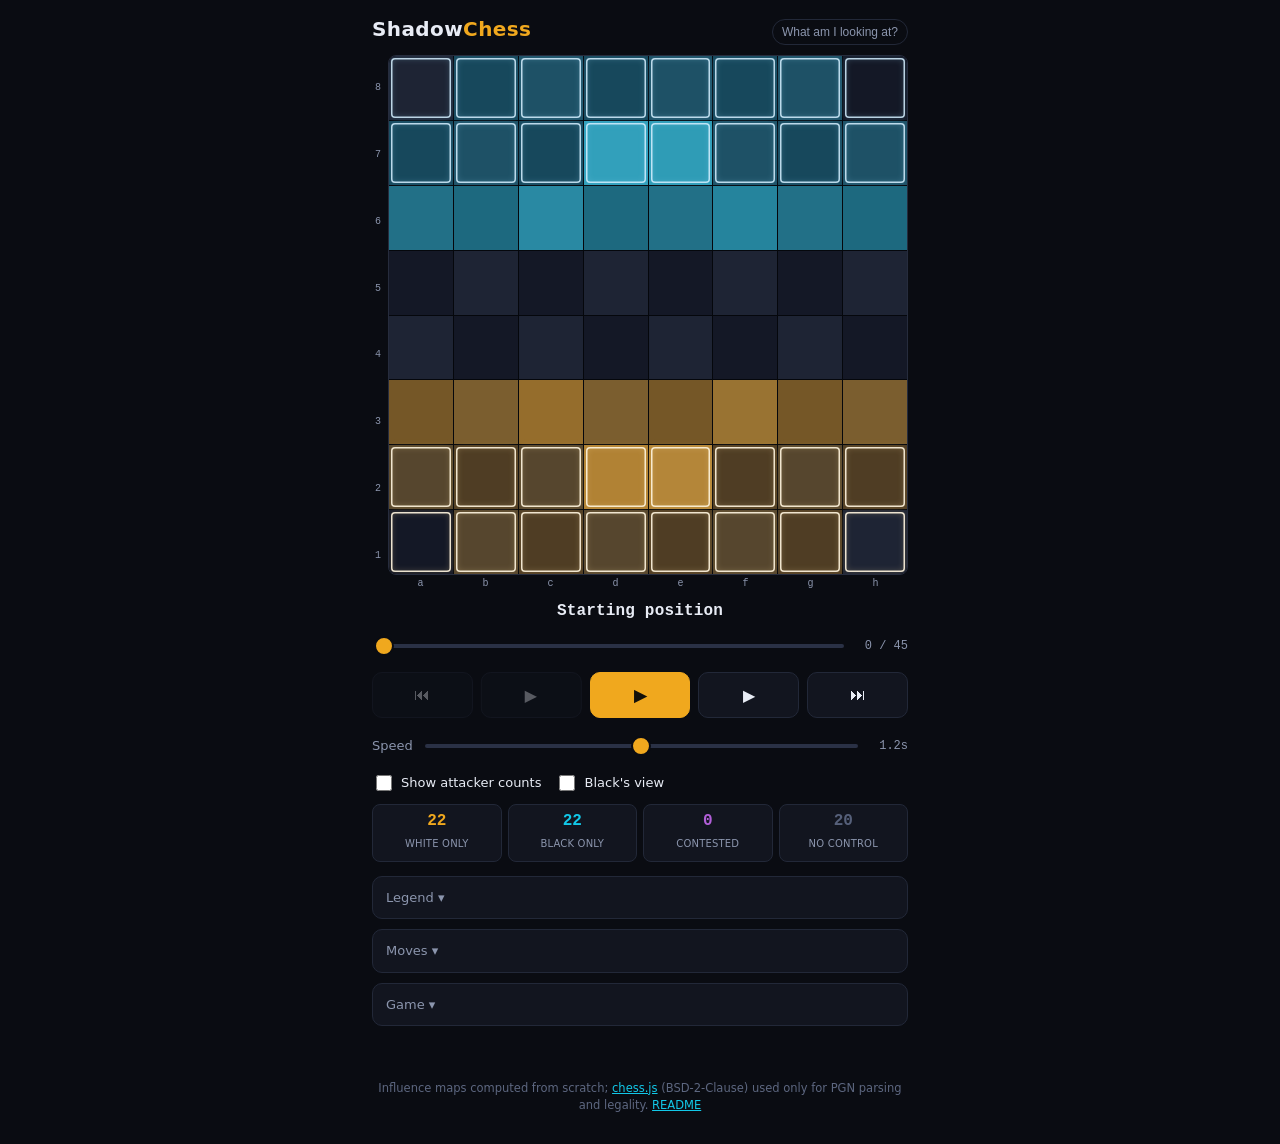
==== index.html @ 48d44f9f "Shadow Chess: influence-map chess visualiser with historical game playback Renders a chess position " ====
<!doctype html>
<html lang="en">
<head>
<meta charset="utf-8">
<meta name="viewport" content="width=device-width, initial-scale=1, viewport-fit=cover">
<meta name="theme-color" content="#0a0c12">
<meta name="description" content="Shadow Chess — a chess visualiser where you never see the pieces, only the influence they cast.">
<title>Shadow Chess</title>
<link rel="stylesheet" href="css/style.css">
<link rel="icon" href="data:image/svg+xml,<svg xmlns='http://www.w3.org/2000/svg' viewBox='0 0 32 32'><rect width='32' height='32' fill='%230a0c12'/><rect x='4' y='4' width='12' height='12' fill='%23f0a81e'/><rect x='16' y='16' width='12' height='12' fill='%2312c8e8'/><rect x='16' y='4' width='12' height='12' fill='%23b15fd8'/></svg>">
</head>
<body>

<header class="topbar">
  <h1>Shadow<span>Chess</span></h1>
  <button type="button" id="about-toggle" class="ghost" aria-expanded="false" aria-controls="about">What am I looking at?</button>
</header>

<section id="about" class="about" hidden>
  <p>The pieces are invisible. Every square is tinted by the <strong>influence</strong> falling on it — the squares each side currently attacks or defends.</p>
  <ul>
    <li><strong>Amber</strong> — only White controls it. <strong>Cyan</strong> — only Black.</li>
    <li><strong>Violet</strong> — both sides control it. The violet leans warm when White has more attackers, cool when Black does.</li>
    <li>The more pieces bearing on a square, the <strong>deeper</strong> the colour.</li>
    <li>A square with a piece standing on it gets a <strong>glowing edge</strong>. Tap one to spotlight just that piece's influence in <strong>green</strong>.</li>
  </ul>
  <p class="fine">Pawns control their two forward diagonals only, never the square they push to. Sliding pieces stop at the first piece they meet — no x-ray. Defending your own piece counts as influence. <a href="README.md">Full definition &amp; sources</a>.</p>
</section>

<main>
  <div class="board-wrap">
    <div class="ranks" id="ranks" aria-hidden="true"></div>
    <div class="board-col">
      <div id="board" role="grid" aria-label="Influence map"></div>
      <div class="files" id="files" aria-hidden="true"></div>
    </div>
  </div>

  <p class="movetext" id="movetext" aria-live="polite">Starting position</p>

  <div class="scrub">
    <input type="range" id="scrub" min="0" max="0" value="0" step="1" aria-label="Jump to move">
    <div class="ply" id="plylabel">0 / 0</div>
  </div>

  <div class="controls">
    <button type="button" id="first" class="ctrl" aria-label="First position">⏮</button>
    <button type="button" id="prev" class="ctrl" aria-label="Previous move">◀</button>
    <button type="button" id="play" class="ctrl play" aria-label="Play">▶</button>
    <button type="button" id="next" class="ctrl" aria-label="Next move">▶</button>
    <button type="button" id="last" class="ctrl" aria-label="Final position">⏭</button>
  </div>

  <div class="row speed">
    <label for="speed">Speed</label>
    <input type="range" id="speed" min="0" max="4" step="1" value="2" aria-label="Playback speed">
    <span id="speedlabel" class="mono">1.2s</span>
  </div>

  <div class="row toggles">
    <label class="chk"><input type="checkbox" id="counts"> Show attacker counts</label>
    <label class="chk"><input type="checkbox" id="flip"> Black's view</label>
  </div>

  <div class="stats" id="stats"></div>

  <details class="panel">
    <summary>Legend</summary>
    <div class="legend" id="legend"></div>
  </details>

  <details class="panel">
    <summary>Moves</summary>
    <ol class="moves" id="moves"></ol>
  </details>

  <details class="panel">
    <summary>Game</summary>
    <div class="gameinfo">
      <label class="pick" for="gamepick">Game</label>
      <select id="gamepick"></select>
      <div id="gamemeta"></div>
    </div>
  </details>
</main>

<footer>
  <p>Influence maps computed from scratch; <a href="vendor/chess.js/LICENSE">chess.js</a> (BSD&#8209;2&#8209;Clause) used only for PGN parsing and legality. <a href="README.md">README</a></p>
</footer>

<script type="module" src="js/main.js"></script>
</body>
</html>
---- css/style.css ----
/* Shadow Chess — mobile-first. Designed at 375px, widens gracefully. */

:root {
  --bg: #0a0c12;
  --panel: #12151f;
  --line: #222838;
  --ink: #e8ecf5;
  --ink-dim: #8b95ad;
  --amber: #f0a81e;
  --cyan: #12c8e8;
  --violet: #b15fd8;
  --green: #a8e020;
  --radius: 10px;
  --gap: 12px;
}

* { box-sizing: border-box; }

html, body {
  margin: 0;
  padding: 0;
  background: var(--bg);
  color: var(--ink);
  font: 15px/1.5 ui-sans-serif, -apple-system, "SF Pro Text", system-ui, sans-serif;
  -webkit-text-size-adjust: 100%;
  -webkit-tap-highlight-color: transparent;
}

a { color: var(--cyan); }

main, .topbar, .about, footer {
  max-width: 560px;
  margin: 0 auto;
  padding: 0 12px;
}
main { padding-bottom: 32px; }

/* ---------- header ---------- */
.topbar {
  display: flex;
  align-items: baseline;
  justify-content: space-between;
  gap: 8px;
  padding-top: max(14px, env(safe-area-inset-top));
  padding-bottom: 10px;
}
.topbar h1 {
  margin: 0;
  font-size: 20px;
  letter-spacing: 0.02em;
  font-weight: 650;
}
.topbar h1 span { color: var(--amber); }

.ghost {
  background: none;
  border: 1px solid var(--line);
  color: var(--ink-dim);
  font-size: 12px;
  padding: 5px 9px;
  border-radius: 999px;
  cursor: pointer;
  flex: none;
}
.ghost[aria-expanded="true"] { color: var(--ink); border-color: #3a445e; }

.about {
  background: var(--panel);
  border: 1px solid var(--line);
  border-radius: var(--radius);
  padding: 12px 14px;
  margin-bottom: 14px;
  font-size: 13.5px;
}
.about p { margin: 0 0 8px; }
.about ul { margin: 0 0 8px; padding-left: 18px; }
.about li { margin-bottom: 4px; }
.about .fine { color: var(--ink-dim); font-size: 12.5px; margin-bottom: 0; }

/* ---------- board ---------- */
.board-wrap {
  display: flex;
  gap: 4px;
  align-items: stretch;
  justify-content: center;
}
.board-col { flex: 1 1 auto; min-width: 0; max-width: 460px; }

#board {
  display: grid;
  grid-template-columns: repeat(8, 1fr);
  grid-template-rows: repeat(8, 1fr);
  aspect-ratio: 1;
  width: 100%;
  gap: 1px;
  background: #05070c;
  border: 1px solid #262c3d;
  border-radius: 8px;
  overflow: hidden;
  touch-action: manipulation;
}

.sq {
  position: relative;
  border: 0;
  margin: 0;
  padding: 0;
  appearance: none;
  background: #14182a;
  cursor: default;
  transition: background-color 420ms cubic-bezier(0.33, 0.8, 0.36, 1);
  transform: translateZ(0);
}
.sq:not(:disabled) { cursor: pointer; }

/* Occupied squares: a glowing edge so you can see where the pieces are. */
.glow {
  position: absolute;
  inset: 2px;
  border-radius: 4px;
  pointer-events: none;
  box-shadow: none;
  opacity: 0;
  transition: opacity 340ms ease, box-shadow 340ms ease;
}
.sq.occupied .glow {
  opacity: 1;
  box-shadow:
    inset 0 0 0 1.5px rgba(255, 255, 255, 0.82),
    inset 0 0 7px rgba(255, 255, 255, 0.28),
    0 0 8px rgba(255, 255, 255, 0.14);
}
/* Black's pieces glow a shade cooler, White's warmer — a faint tell, not a
   piece identity. You still can't tell a rook from a bishop. */
.sq.occupied[data-side="b"] .glow {
  box-shadow:
    inset 0 0 0 1.5px rgba(214, 240, 255, 0.85),
    inset 0 0 7px rgba(150, 220, 255, 0.3),
    0 0 8px rgba(120, 210, 255, 0.16);
}
.sq.occupied[data-side="w"] .glow {
  box-shadow:
    inset 0 0 0 1.5px rgba(255, 246, 224, 0.9),
    inset 0 0 7px rgba(255, 224, 160, 0.3),
    0 0 8px rgba(255, 210, 120, 0.16);
}

.sq.to::after,
.sq.from::after {
  content: "";
  position: absolute;
  inset: 0;
  pointer-events: none;
  border: 1px dashed rgba(255, 255, 255, 0.38);
}
.sq.from::after { border-style: dotted; opacity: 0.55; }

.sq.sel .glow {
  box-shadow:
    inset 0 0 0 2px var(--green),
    inset 0 0 10px rgba(168, 224, 32, 0.45),
    0 0 12px rgba(168, 224, 32, 0.3) !important;
}

/* Attacker counts overlay */
.counts {
  position: absolute;
  inset: 0;
  display: none;
  pointer-events: none;
  font: 600 9px/1 ui-monospace, "SF Mono", Menlo, monospace;
}
.show-counts .counts { display: block; }
.counts i {
  position: absolute;
  font-style: normal;
  text-shadow: 0 0 3px #000, 0 1px 2px #000;
}
.counts .cw { left: 2px; top: 2px; color: #ffe2a8; }
.counts .cb { right: 2px; bottom: 2px; color: #b9ecff; }

/* coordinates */
.ranks, .files {
  display: grid;
  color: var(--ink-dim);
  font: 500 10px/1 ui-monospace, "SF Mono", Menlo, monospace;
}
.ranks {
  grid-template-rows: repeat(8, 1fr);
  width: 12px;
  flex: none;
  align-items: center;
  justify-items: center;
}
.files {
  grid-template-columns: repeat(8, 1fr);
  justify-items: center;
  padding-top: 4px;
  height: 14px;
}

/* ---------- move readout ---------- */
.movetext {
  text-align: center;
  margin: 12px 0 8px;
  font: 600 16px/1.3 ui-monospace, "SF Mono", Menlo, monospace;
  min-height: 21px;
  letter-spacing: 0.01em;
}
.movetext em {
  font-style: normal;
  color: var(--ink-dim);
  font-weight: 400;
  font-size: 13px;
}

/* ---------- controls ---------- */
.scrub { display: flex; align-items: center; gap: 10px; margin-bottom: 10px; }
.scrub input { flex: 1 1 auto; min-width: 0; }
.ply {
  flex: none;
  color: var(--ink-dim);
  font: 500 12px/1 ui-monospace, Menlo, monospace;
  min-width: 52px;
  text-align: right;
}

input[type="range"] {
  appearance: none;
  height: 28px;
  background: none;
  cursor: pointer;
}
input[type="range"]::-webkit-slider-runnable-track {
  height: 4px;
  border-radius: 2px;
  background: #2a3145;
}
input[type="range"]::-moz-range-track {
  height: 4px;
  border-radius: 2px;
  background: #2a3145;
}
input[type="range"]::-webkit-slider-thumb {
  appearance: none;
  width: 20px;
  height: 20px;
  margin-top: -8px;
  border-radius: 50%;
  background: var(--amber);
  border: 2px solid #0a0c12;
}
input[type="range"]::-moz-range-thumb {
  width: 20px;
  height: 20px;
  border-radius: 50%;
  background: var(--amber);
  border: 2px solid #0a0c12;
}

.controls {
  display: grid;
  grid-template-columns: repeat(5, 1fr);
  gap: 8px;
  margin-bottom: 12px;
}
.ctrl {
  min-height: 46px;
  border: 1px solid var(--line);
  background: var(--panel);
  color: var(--ink);
  border-radius: var(--radius);
  font-size: 16px;
  cursor: pointer;
  touch-action: manipulation;
}
.ctrl:active { background: #1b2030; }
.ctrl:disabled { opacity: 0.35; cursor: default; }
.ctrl.play {
  background: var(--amber);
  border-color: var(--amber);
  color: #12100a;
  font-weight: 700;
}
.ctrl.play.on { background: var(--violet); border-color: var(--violet); color: #fff; }
#prev { transform: scaleX(-1); }

.row {
  display: flex;
  align-items: center;
  gap: 10px;
  margin-bottom: 10px;
  font-size: 13px;
  color: var(--ink-dim);
}
.row input[type="range"] { flex: 1 1 auto; min-width: 0; }
.mono { font: 500 12px/1 ui-monospace, Menlo, monospace; min-width: 38px; text-align: right; }

.toggles { flex-wrap: wrap; gap: 14px; }
.chk { display: flex; align-items: center; gap: 6px; color: var(--ink); cursor: pointer; }
.chk input { accent-color: var(--amber); width: 16px; height: 16px; }

/* ---------- stats ---------- */
.stats {
  display: grid;
  grid-template-columns: repeat(4, 1fr);
  gap: 6px;
  margin: 4px 0 14px;
}
.stat {
  background: var(--panel);
  border: 1px solid var(--line);
  border-radius: 8px;
  padding: 7px 4px;
  text-align: center;
}
.stat b {
  display: block;
  font: 600 16px/1.2 ui-monospace, Menlo, monospace;
}
.stat span { font-size: 10px; color: var(--ink-dim); letter-spacing: 0.02em; }
.stat.w b { color: var(--amber); }
.stat.b b { color: var(--cyan); }
.stat.c b { color: var(--violet); }
.stat.d b { color: #56607a; }

/* ---------- panels ---------- */
.panel {
  border: 1px solid var(--line);
  border-radius: var(--radius);
  background: var(--panel);
  margin-bottom: 10px;
  overflow: hidden;
}
.panel > summary {
  padding: 11px 13px;
  cursor: pointer;
  font-size: 13px;
  color: var(--ink-dim);
  list-style: none;
}
.panel > summary::-webkit-details-marker { display: none; }
.panel > summary::after { content: " ▾"; }
.panel[open] > summary::after { content: " ▴"; }

.legend {
  padding: 0 13px 13px;
  display: grid;
  grid-template-columns: repeat(2, 1fr);
  gap: 5px 10px;
}
.legend div { display: flex; align-items: center; gap: 7px; font-size: 11.5px; }
.legend i {
  width: 20px;
  height: 20px;
  border-radius: 4px;
  flex: none;
  border: 1px solid rgba(255, 255, 255, 0.08);
}

.moves {
  margin: 0;
  padding: 0 13px 13px;
  list-style: none;
  display: grid;
  grid-template-columns: repeat(auto-fill, minmax(62px, 1fr));
  gap: 4px;
  max-height: 240px;
  overflow-y: auto;
}
.moves button {
  width: 100%;
  border: 1px solid transparent;
  background: #191e2c;
  color: var(--ink);
  border-radius: 6px;
  padding: 6px 2px;
  font: 500 12px/1 ui-monospace, Menlo, monospace;
  cursor: pointer;
}
.moves button.on { background: var(--amber); color: #12100a; font-weight: 700; }

.gameinfo { padding: 0 13px 13px; font-size: 12.5px; color: var(--ink-dim); }
.gameinfo .pick { display: block; margin-bottom: 5px; }
.gameinfo select {
  width: 100%;
  padding: 9px;
  border-radius: 8px;
  background: #191e2c;
  color: var(--ink);
  border: 1px solid var(--line);
  font-size: 14px;
  margin-bottom: 10px;
}
.gameinfo h3 { margin: 0 0 4px; font-size: 14px; color: var(--ink); }
.gameinfo p { margin: 0 0 6px; }

footer {
  color: #5d6780;
  font-size: 11.5px;
  text-align: center;
  padding-bottom: max(18px, env(safe-area-inset-bottom));
}

@media (min-width: 620px) {
  .board-col { max-width: none; }
  .stats { grid-template-columns: repeat(4, 1fr); }
  .legend { grid-template-columns: repeat(3, 1fr); }
}

@media (prefers-reduced-motion: reduce) {
  .sq, .glow { transition-duration: 1ms !important; transition-delay: 0ms !important; }
}
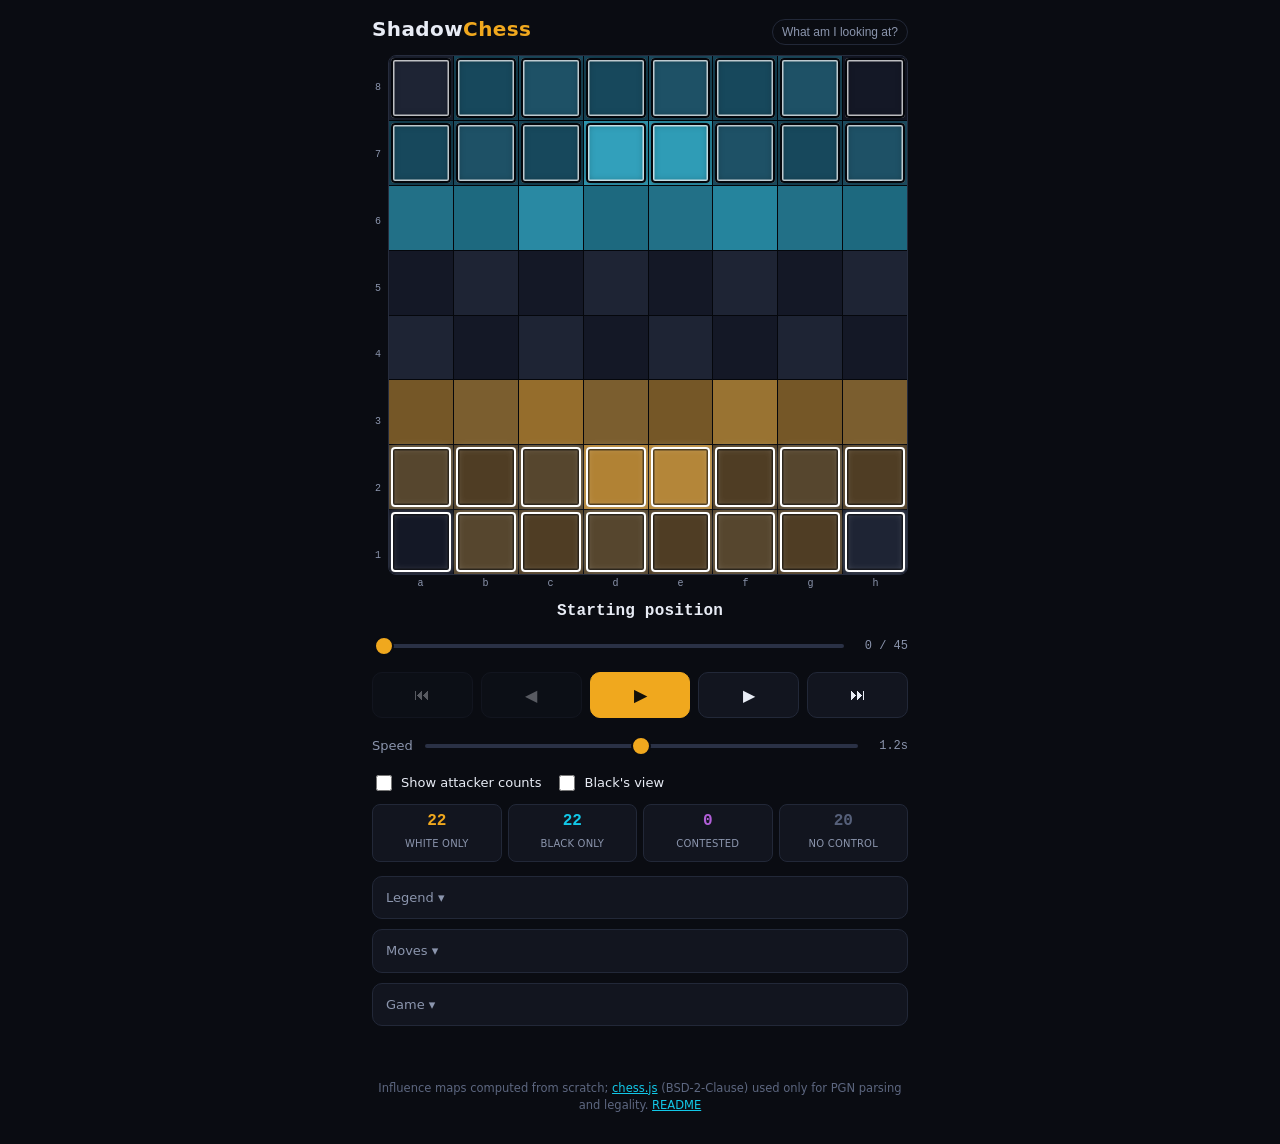
==== commit 45eeb035: "Ring the occupied squares in black and white by side The warm/cool tint on the occupancy ring was to" ====
--- a/index.html
+++ b/index.html
@@ -22,7 +22,7 @@
     <li><strong>Amber</strong> — only White controls it. <strong>Cyan</strong> — only Black.</li>
     <li><strong>Violet</strong> — both sides control it. The violet leans warm when White has more attackers, cool when Black does.</li>
     <li>The more pieces bearing on a square, the <strong>deeper</strong> the colour.</li>
-    <li>A square with a piece standing on it gets a <strong>glowing edge</strong>. Tap one to spotlight just that piece's influence in <strong>green</strong>.</li>
+    <li>A square with a piece on it gets a <strong>glowing ring</strong> — white for White's pieces, black for Black's. Which piece it is stays hidden. Tap one to spotlight just that piece's influence in <strong>green</strong>.</li>
   </ul>
   <p class="fine">Pawns control their two forward diagonals only, never the square they push to. Sliding pieces stop at the first piece they meet — no x-ray. Defending your own piece counts as influence. <a href="README.md">Full definition &amp; sources</a>.</p>
 </section>
--- a/css/style.css
+++ b/css/style.css
@@ -130,19 +130,25 @@
     inset 0 0 7px rgba(255, 255, 255, 0.28),
     0 0 8px rgba(255, 255, 255, 0.14);
 }
-/* Black's pieces glow a shade cooler, White's warmer — a faint tell, not a
-   piece identity. You still can't tell a rook from a bishop. */
+/* The ring says whose piece it is: white for White, black for Black. Each ring
+   carries a contrasting keyline just outside it, because a white ring vanishes
+   on a pale amber square and a black one vanishes on an unlit square — the
+   keyline is what keeps both legible against every tint on the board.
+   It still tells you nothing about WHICH piece: a rook and a bishop look
+   identical, and only their shadows give them away. */
+.sq.occupied[data-side="w"] .glow {
+  box-shadow:
+    inset 0 0 0 2px #ffffff,
+    inset 0 0 0 3.5px rgba(0, 0, 0, 0.55),
+    inset 0 0 8px rgba(255, 255, 255, 0.3),
+    0 0 8px rgba(255, 255, 255, 0.22);
+}
 .sq.occupied[data-side="b"] .glow {
   box-shadow:
-    inset 0 0 0 1.5px rgba(214, 240, 255, 0.85),
-    inset 0 0 7px rgba(150, 220, 255, 0.3),
-    0 0 8px rgba(120, 210, 255, 0.16);
-}
-.sq.occupied[data-side="w"] .glow {
-  box-shadow:
-    inset 0 0 0 1.5px rgba(255, 246, 224, 0.9),
-    inset 0 0 7px rgba(255, 224, 160, 0.3),
-    0 0 8px rgba(255, 210, 120, 0.16);
+    inset 0 0 0 2px #04060b,
+    inset 0 0 0 3.5px rgba(255, 255, 255, 0.72),
+    inset 0 0 8px rgba(0, 0, 0, 0.45),
+    0 0 8px rgba(0, 0, 0, 0.4);
 }
 
 .sq.to::after,
@@ -283,7 +289,6 @@
   font-weight: 700;
 }
 .ctrl.play.on { background: var(--violet); border-color: var(--violet); color: #fff; }
-#prev { transform: scaleX(-1); }
 
 .row {
   display: flex;
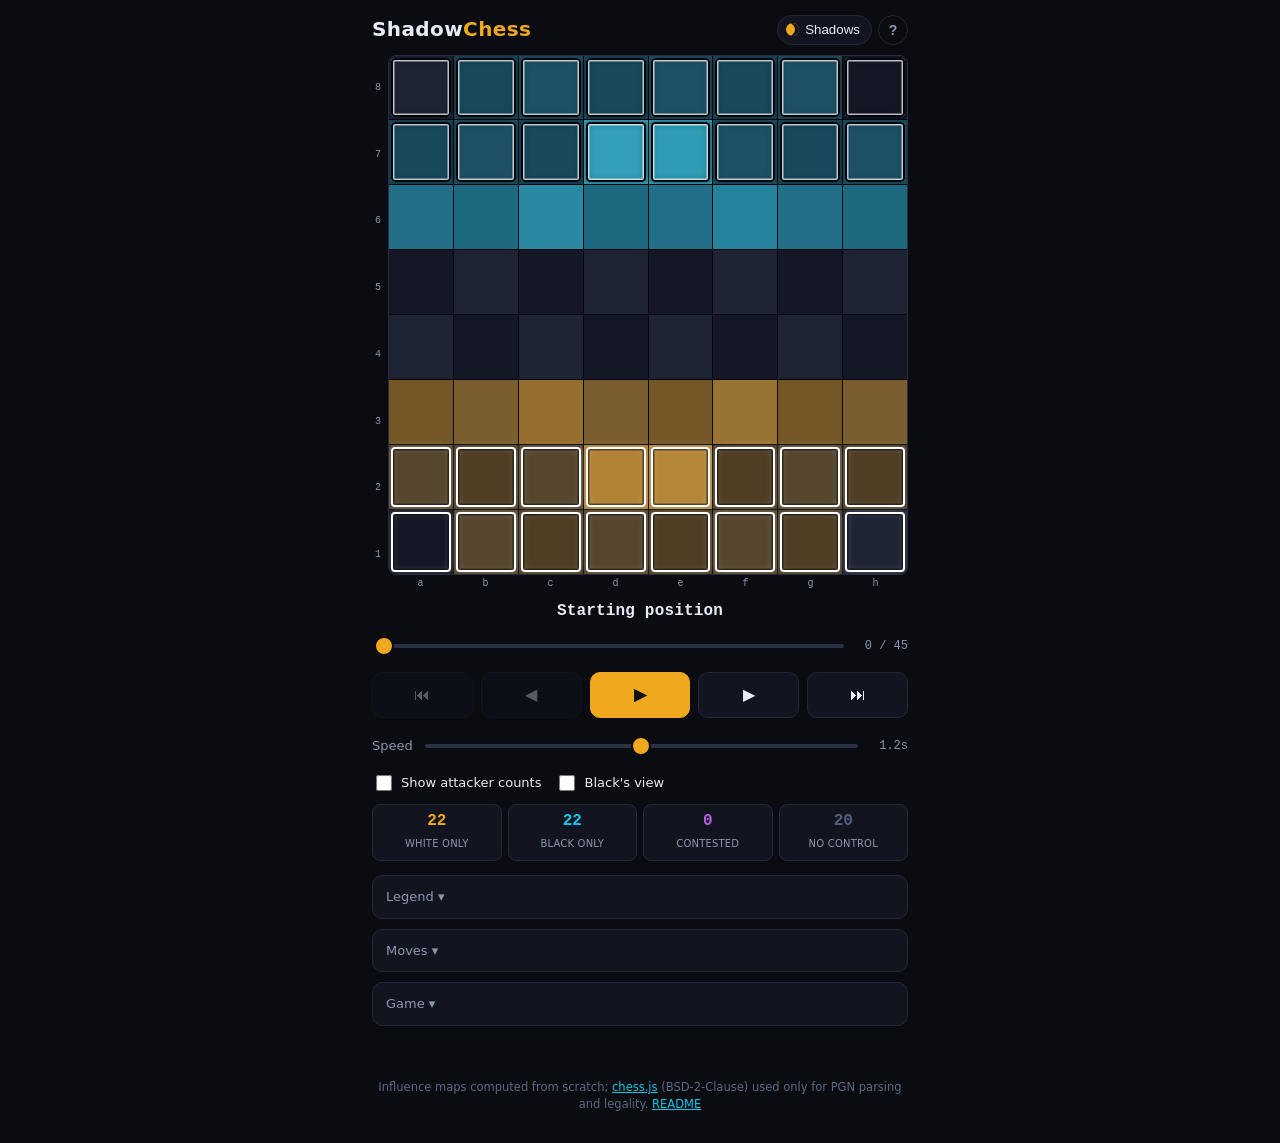
==== commit f8eb8855: "Add a daylight toggle that switches the shadows off A Shadows/Daylight switch in the header reveals " ====
--- a/index.html
+++ b/index.html
@@ -12,8 +12,13 @@
 <body>
 
 <header class="topbar">
-  <h1>Shadow<span>Chess</span></h1>
-  <button type="button" id="about-toggle" class="ghost" aria-expanded="false" aria-controls="about">What am I looking at?</button>
+  <h1><span class="lg-shadow">Shadow</span><span class="lg-chess">Chess</span></h1>
+  <div class="topactions">
+    <button type="button" id="mode" class="mode" aria-pressed="true">
+      <span class="orb" aria-hidden="true"></span><span class="modelabel">Shadows</span>
+    </button>
+    <button type="button" id="about-toggle" class="ghost iconbtn" aria-expanded="false" aria-controls="about" aria-label="What am I looking at?" title="What am I looking at?">?</button>
+  </div>
 </header>
 
 <section id="about" class="about" hidden>
@@ -23,6 +28,7 @@
     <li><strong>Violet</strong> — both sides control it. The violet leans warm when White has more attackers, cool when Black does.</li>
     <li>The more pieces bearing on a square, the <strong>deeper</strong> the colour.</li>
     <li>A square with a piece on it gets a <strong>glowing ring</strong> — white for White's pieces, black for Black's. Which piece it is stays hidden. Tap one to spotlight just that piece's influence in <strong>green</strong>.</li>
+    <li>Stuck? Hit <strong>Shadows</strong> at the top to switch off the map and see the actual position underneath, in daylight.</li>
   </ul>
   <p class="fine">Pawns control their two forward diagonals only, never the square they push to. Sliding pieces stop at the first piece they meet — no x-ray. Defending your own piece counts as influence. <a href="README.md">Full definition &amp; sources</a>.</p>
 </section>
@@ -58,7 +64,7 @@
   </div>
 
   <div class="row toggles">
-    <label class="chk"><input type="checkbox" id="counts"> Show attacker counts</label>
+    <label class="chk counts-toggle"><input type="checkbox" id="counts"> Show attacker counts</label>
     <label class="chk"><input type="checkbox" id="flip"> Black's view</label>
   </div>
 
--- a/css/style.css
+++ b/css/style.css
@@ -12,6 +12,32 @@
   --green: #a8e020;
   --radius: 10px;
   --gap: 12px;
+  --board-edge: #05070c;
+  --board-border: #262c3d;
+  --logo-shadow: #e8ecf5;
+  --logo-chess: #f0a81e;
+  --track: #2a3145;
+  --btn-face: #191e2c;
+}
+
+/* Daylight: shadows off, the position shown the ordinary way. The whole app
+   changes with it, and the "Shadow" half of the wordmark dims — there are no
+   shadows to name any more. */
+body.day {
+  --bg: #f4f1ea;
+  --panel: #ffffff;
+  --line: #ded7c9;
+  --ink: #1b1d22;
+  --ink-dim: #6d7380;
+  --amber: #b8770a;
+  --cyan: #0b7f96;
+  --violet: #7b3fa0;
+  --board-edge: #8a6a4a;
+  --board-border: #8a6a4a;
+  --logo-shadow: #c4beb2;
+  --logo-chess: #b8770a;
+  --track: #d7d0c2;
+  --btn-face: #f0ece2;
 }
 
 * { box-sizing: border-box; }
@@ -24,6 +50,7 @@
   font: 15px/1.5 ui-sans-serif, -apple-system, "SF Pro Text", system-ui, sans-serif;
   -webkit-text-size-adjust: 100%;
   -webkit-tap-highlight-color: transparent;
+  transition: background-color 420ms ease, color 420ms ease;
 }
 
 a { color: var(--cyan); }
@@ -49,8 +76,12 @@
   font-size: 20px;
   letter-spacing: 0.02em;
   font-weight: 650;
-}
-.topbar h1 span { color: var(--amber); }
+  white-space: nowrap;
+}
+.lg-shadow { color: var(--logo-shadow); transition: color 420ms ease; }
+.lg-chess { color: var(--logo-chess); transition: color 420ms ease; }
+
+.topactions { display: flex; align-items: center; gap: 6px; flex: none; }
 
 .ghost {
   background: none;
@@ -62,7 +93,48 @@
   cursor: pointer;
   flex: none;
 }
-.ghost[aria-expanded="true"] { color: var(--ink); border-color: #3a445e; }
+.ghost[aria-expanded="true"] { color: var(--ink); border-color: var(--ink-dim); }
+.iconbtn {
+  width: 30px;
+  height: 30px;
+  padding: 0;
+  font-size: 14px;
+  font-weight: 700;
+  line-height: 1;
+}
+
+/* The shadows/daylight switch. */
+.mode {
+  display: inline-flex;
+  align-items: center;
+  gap: 6px;
+  height: 30px;
+  padding: 0 11px 0 8px;
+  border-radius: 999px;
+  border: 1px solid var(--line);
+  background: var(--panel);
+  color: var(--ink);
+  font: 600 12px/1 inherit;
+  cursor: pointer;
+  flex: none;
+  transition: background-color 420ms ease, border-color 420ms ease, color 420ms ease;
+}
+.mode .orb {
+  width: 13px;
+  height: 13px;
+  border-radius: 50%;
+  flex: none;
+  /* a waning crescent: the shadow */
+  background: var(--amber);
+  box-shadow: inset -4px 0 0 0 var(--panel);
+  transition: box-shadow 420ms ease, background-color 420ms ease;
+}
+body.day .mode .orb {
+  /* full sun */
+  background: #f0a81e;
+  box-shadow: 0 0 0 2px rgba(240, 168, 30, 0.3);
+}
+.mode:active { transform: scale(0.97); }
 
 .about {
   background: var(--panel);
@@ -93,12 +165,14 @@
   aspect-ratio: 1;
   width: 100%;
   gap: 1px;
-  background: #05070c;
-  border: 1px solid #262c3d;
+  background: var(--board-edge);
+  border: 1px solid var(--board-border);
   border-radius: 8px;
   overflow: hidden;
   touch-action: manipulation;
-}
+  transition: background-color 420ms ease, border-color 420ms ease;
+}
+#board.daylight { gap: 0; }
 
 .sq {
   position: relative;
@@ -185,6 +259,39 @@
 .counts .cw { left: 2px; top: 2px; color: #ffe2a8; }
 .counts .cb { right: 2px; bottom: 2px; color: #b9ecff; }
 
+/* ---------- daylight: the actual pieces ---------- */
+.piece {
+  position: absolute;
+  inset: 0;
+  display: none;
+  align-items: center;
+  justify-content: center;
+  pointer-events: none;
+  font-size: calc(var(--sq, 40px) * 0.76);
+  line-height: 1;
+  /* The glyphs sit a touch high in most fonts. */
+  padding-bottom: calc(var(--sq, 40px) * 0.06);
+}
+.daylight .piece { display: flex; }
+.daylight .glow { opacity: 0 !important; box-shadow: none !important; }
+.daylight .sq.to::after,
+.daylight .sq.from::after { border-color: rgba(60, 40, 20, 0.55); }
+
+.daylight .sq[data-side="w"] .piece {
+  color: #ffffff;
+  text-shadow:
+    0 0 1px #2a1c0c, 1px 0 0 #2a1c0c, -1px 0 0 #2a1c0c,
+    0 1px 0 #2a1c0c, 0 -1px 0 #2a1c0c, 0 2px 3px rgba(0, 0, 0, 0.35);
+}
+.daylight .sq[data-side="b"] .piece {
+  color: #14110d;
+  text-shadow:
+    0 0 1px rgba(255, 255, 255, 0.5), 0 2px 3px rgba(0, 0, 0, 0.3);
+}
+/* Selection still works in daylight, so you can pick a piece here and then
+   switch the shadows back on to see what it was doing. */
+.daylight .sq.sel { box-shadow: inset 0 0 0 3px var(--green); }
+
 /* coordinates */
 .ranks, .files {
   display: grid;
@@ -240,12 +347,12 @@
 input[type="range"]::-webkit-slider-runnable-track {
   height: 4px;
   border-radius: 2px;
-  background: #2a3145;
+  background: var(--track);
 }
 input[type="range"]::-moz-range-track {
   height: 4px;
   border-radius: 2px;
-  background: #2a3145;
+  background: var(--track);
 }
 input[type="range"]::-webkit-slider-thumb {
   appearance: none;
@@ -254,14 +361,14 @@
   margin-top: -8px;
   border-radius: 50%;
   background: var(--amber);
-  border: 2px solid #0a0c12;
+  border: 2px solid var(--bg);
 }
 input[type="range"]::-moz-range-thumb {
   width: 20px;
   height: 20px;
   border-radius: 50%;
   background: var(--amber);
-  border: 2px solid #0a0c12;
+  border: 2px solid var(--bg);
 }
 
 .controls {
@@ -280,7 +387,7 @@
   cursor: pointer;
   touch-action: manipulation;
 }
-.ctrl:active { background: #1b2030; }
+.ctrl:active { filter: brightness(1.25); }
 .ctrl:disabled { opacity: 0.35; cursor: default; }
 .ctrl.play {
   background: var(--amber);
@@ -376,7 +483,7 @@
 .moves button {
   width: 100%;
   border: 1px solid transparent;
-  background: #191e2c;
+  background: var(--btn-face);
   color: var(--ink);
   border-radius: 6px;
   padding: 6px 2px;
@@ -391,7 +498,7 @@
   width: 100%;
   padding: 9px;
   border-radius: 8px;
-  background: #191e2c;
+  background: var(--btn-face);
   color: var(--ink);
   border: 1px solid var(--line);
   font-size: 14px;
@@ -407,6 +514,19 @@
   padding-bottom: max(18px, env(safe-area-inset-bottom));
 }
 
+/* A few spots that assume a dark backdrop and need saying twice. */
+body.day .ctrl.play { color: #fff; }
+body.day .ctrl.play.on { color: #fff; }
+body.day .moves button.on { color: #fff; }
+body.day .stat.d b { color: #9aa1af; }
+body.day footer { color: #8b8578; }
+body.day .gameinfo select { color: var(--ink); }
+body.day .counts .cw { color: #3b2a10; text-shadow: 0 0 3px #fff, 0 1px 2px #fff; }
+body.day .counts .cb { color: #10303b; text-shadow: 0 0 3px #fff, 0 1px 2px #fff; }
+body.day .chk input { accent-color: var(--amber); }
+/* The counts toggle means nothing with the shadows off. */
+body.day .chk.counts-toggle { opacity: 0.4; pointer-events: none; }
+
 @media (min-width: 620px) {
   .board-col { max-width: none; }
   .stats { grid-template-columns: repeat(4, 1fr); }
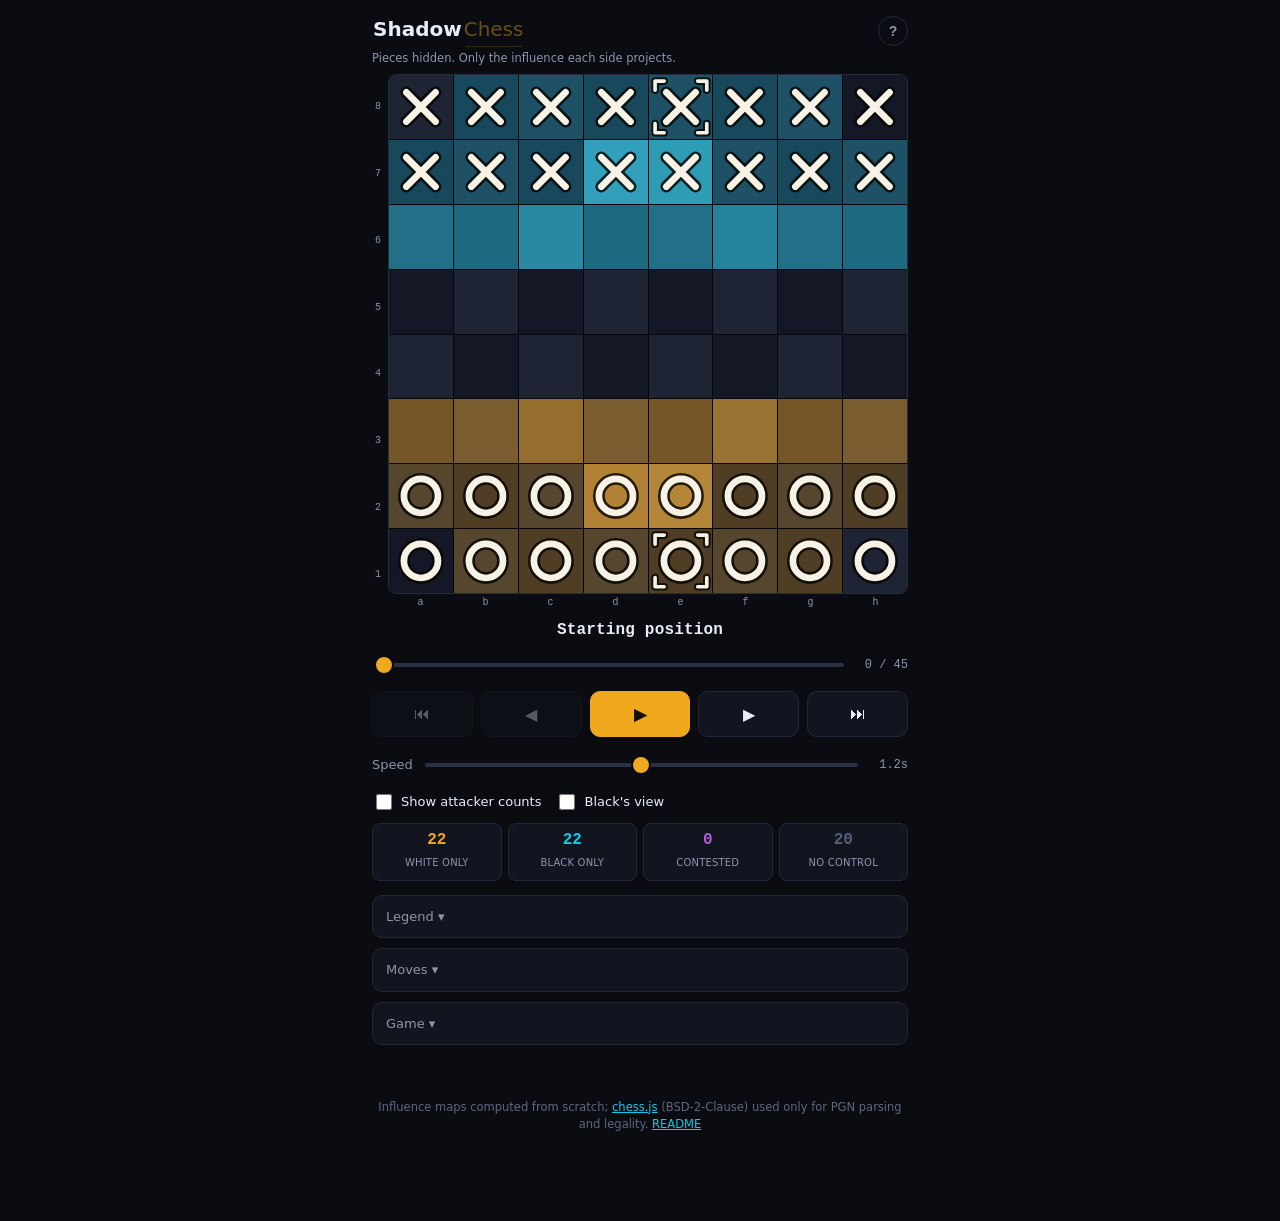
==== commit 0f92ff1a: "Ship the O/X marks, and make the wordmark the control SHIP O/X. With the pieces hidden, an occupied " ====
--- a/index.html
+++ b/index.html
@@ -12,14 +12,20 @@
 <body>
 
 <header class="topbar">
-  <h1><span class="lg-shadow">Shadow</span><span class="lg-chess">Chess</span></h1>
+  <!-- The wordmark IS the control: each half toggles its own layer. -->
+  <h1 class="wordmark">
+    <button type="button" id="t-shadows" class="word w-shadow" aria-pressed="true"
+            aria-label="Shadows: showing the influence map. Activate to hide it."
+            title="Show or hide the influence map (S)">Shadow</button><button
+            type="button" id="t-pieces" class="word w-chess" aria-pressed="false"
+            aria-label="Pieces: hidden. Activate to show them."
+            title="Show or hide the pieces (P)">Chess</button>
+  </h1>
   <div class="topactions">
-    <button type="button" id="mode" class="mode" aria-pressed="true">
-      <span class="orb" aria-hidden="true"></span><span class="modelabel">Shadows</span>
-    </button>
     <button type="button" id="about-toggle" class="ghost iconbtn" aria-expanded="false" aria-controls="about" aria-label="What am I looking at?" title="What am I looking at?">?</button>
   </div>
 </header>
+<p class="statenote" id="statenote" aria-live="polite"></p>
 
 <section id="about" class="about" hidden>
   <p>The pieces are invisible. Every square is tinted by the <strong>influence</strong> falling on it — the squares each side currently attacks or defends.</p>
@@ -28,7 +34,7 @@
     <li><strong>Violet</strong> — both sides control it. The violet leans warm when White has more attackers, cool when Black does.</li>
     <li>The more pieces bearing on a square, the <strong>deeper</strong> the colour.</li>
     <li>A square with a piece on it gets a <strong>glowing ring</strong> — white for White's pieces, black for Black's. Which piece it is stays hidden. Tap one to spotlight just that piece's influence in <strong>green</strong>.</li>
-    <li>Stuck? Hit <strong>Shadows</strong> at the top to switch off the map and see the actual position underneath, in daylight.</li>
+    <li>The title is the control. Tap <strong>Shadow</strong> to turn the influence map on and off, and <strong>Chess</strong> to show or hide the pieces. Turn both on to see the position with its shadows laid over it. Keyboard: <kbd>S</kbd> and <kbd>P</kbd>.</li>
   </ul>
   <p class="fine">Pawns control their two forward diagonals only, never the square they push to. Sliding pieces stop at the first piece they meet — no x-ray. Defending your own piece counts as influence. <a href="README.md">Full definition &amp; sources</a>.</p>
 </section>
--- a/css/style.css
+++ b/css/style.css
@@ -71,15 +71,63 @@
   padding-top: max(14px, env(safe-area-inset-top));
   padding-bottom: 10px;
 }
-.topbar h1 {
+.wordmark {
   margin: 0;
   font-size: 20px;
   letter-spacing: 0.02em;
   font-weight: 650;
   white-space: nowrap;
-}
-.lg-shadow { color: var(--logo-shadow); transition: color 420ms ease; }
-.lg-chess { color: var(--logo-chess); transition: color 420ms ease; }
+  display: flex;
+}
+
+/* Each half of the wordmark is a real button. It has to read as a control —
+   pointer cursor, a hover underline, a visible focus ring — and it has to show
+   its own state, so a layer that is off is dimmed and lighter in weight, with
+   a dotted underline standing in for the solid one. State is never carried by
+   colour alone. */
+.word {
+  appearance: none;
+  border: 0;
+  background: none;
+  padding: 0 1px;
+  margin: 0;
+  font: inherit;
+  cursor: pointer;
+  border-radius: 4px;
+  position: relative;
+  transition: color 320ms ease, opacity 320ms ease, font-weight 320ms ease;
+}
+.word::after {
+  content: "";
+  position: absolute;
+  left: 2px;
+  right: 2px;
+  bottom: -3px;
+  height: 2px;
+  border-radius: 2px;
+  background: currentColor;
+  opacity: 0;
+  transition: opacity 180ms ease;
+}
+.word:hover::after { opacity: .55; }
+.word:focus-visible { outline: 2px solid var(--green); outline-offset: 3px; }
+.w-shadow { color: var(--logo-shadow); }
+.w-chess { color: var(--logo-chess); }
+.word[aria-pressed="false"] { opacity: .42; font-weight: 400; }
+.word[aria-pressed="false"]::after {
+  opacity: .6;
+  height: 0;
+  background: none;
+  border-bottom: 1.5px dotted currentColor;
+}
+
+.statenote {
+  max-width: 560px;
+  margin: -6px auto 8px;
+  padding: 0 12px;
+  font: 500 11.5px/1.4 ui-sans-serif, system-ui, sans-serif;
+  color: var(--ink-dim);
+}
 
 .topactions { display: flex; align-items: center; gap: 6px; flex: none; }
 
@@ -102,39 +150,6 @@
   font-weight: 700;
   line-height: 1;
 }
-
-/* The shadows/daylight switch. */
-.mode {
-  display: inline-flex;
-  align-items: center;
-  gap: 6px;
-  height: 30px;
-  padding: 0 11px 0 8px;
-  border-radius: 999px;
-  border: 1px solid var(--line);
-  background: var(--panel);
-  color: var(--ink);
-  font: 600 12px/1 inherit;
-  cursor: pointer;
-  flex: none;
-  transition: background-color 420ms ease, border-color 420ms ease, color 420ms ease;
-}
-.mode .orb {
-  width: 13px;
-  height: 13px;
-  border-radius: 50%;
-  flex: none;
-  /* a waning crescent: the shadow */
-  background: var(--amber);
-  box-shadow: inset -4px 0 0 0 var(--panel);
-  transition: box-shadow 420ms ease, background-color 420ms ease;
-}
-body.day .mode .orb {
-  /* full sun */
-  background: #f0a81e;
-  box-shadow: 0 0 0 2px rgba(240, 168, 30, 0.3);
-}
-.mode:active { transform: scale(0.97); }
 
 .about {
   background: var(--panel);
@@ -172,7 +187,7 @@
   touch-action: manipulation;
   transition: background-color 420ms ease, border-color 420ms ease;
 }
-#board.daylight { gap: 0; }
+#board:not(.shadows) { gap: 0; }
 
 .sq {
   position: relative;
@@ -197,32 +212,42 @@
   opacity: 0;
   transition: opacity 340ms ease, box-shadow 340ms ease;
 }
-.sq.occupied .glow {
-  opacity: 1;
-  box-shadow:
-    inset 0 0 0 1.5px rgba(255, 255, 255, 0.82),
-    inset 0 0 7px rgba(255, 255, 255, 0.28),
-    0 0 8px rgba(255, 255, 255, 0.14);
-}
-/* The ring says whose piece it is: white for White, black for Black. Each ring
-   carries a contrasting keyline just outside it, because a white ring vanishes
-   on a pale amber square and a black one vanishes on an unlit square — the
-   keyline is what keeps both legible against every tint on the board.
-   It still tells you nothing about WHICH piece: a rook and a bishop look
-   identical, and only their shadows give them away. */
-.sq.occupied[data-side="w"] .glow {
-  box-shadow:
-    inset 0 0 0 2px #ffffff,
-    inset 0 0 0 3.5px rgba(0, 0, 0, 0.55),
-    inset 0 0 8px rgba(255, 255, 255, 0.3),
-    0 0 8px rgba(255, 255, 255, 0.22);
-}
-.sq.occupied[data-side="b"] .glow {
-  box-shadow:
-    inset 0 0 0 2px #04060b,
-    inset 0 0 0 3.5px rgba(255, 255, 255, 0.72),
-    inset 0 0 8px rgba(0, 0, 0, 0.45),
-    0 0 8px rgba(0, 0, 0, 0.4);
+/* The edge of the square belongs to SELECTION ALONE. Occupancy moved to the
+   middle, which is what buys the perimeter back for the influence tint. */
+
+/* ---------- the side mark: O for White, X for Black ----------
+   Shown only while the shadows are on AND the pieces are off. With the pieces
+   visible the mark is redundant — the piece already says whose it is — and two
+   identity systems on one 42px square is noise, not redundancy.
+
+   The mark sits in the middle of the square. Occupancy lives here too, which
+   is what lets the edge of the square go back to being pure influence colour:
+   the only thing left at the edge is selection. See js/marks.js for why an O
+   and an X rather than two colours, and for the measured tint-visibility
+   numbers. */
+.mark {
+  position: absolute;
+  inset: 0;
+  pointer-events: none;
+  opacity: 0;
+  transform: scale(0.82);
+  z-index: 1;
+  transition: opacity 320ms ease, transform 320ms cubic-bezier(.34,1.3,.64,1);
+}
+.mark svg { width: 100%; height: 100%; display: block; }
+.shadows:not(.pieces) .sq.occupied .mark { opacity: 1; transform: scale(1); }
+/* Leaving the mark state: it grows very slightly as it fades, so it reads as
+   the piece resolving out of it rather than as a swap. */
+.pieces .sq .mark { opacity: 0; transform: scale(1.22); }
+
+/* The king's mark breathes. The corner ticks are what actually identify it —
+   a static cue — so reduced-motion loses nothing by stopping this. */
+.shadows:not(.pieces) .sq.king .mark {
+  animation: king-breathe 4.6s ease-in-out infinite alternate;
+}
+@keyframes king-breathe {
+  from { transform: scale(0.95); }
+  to   { transform: scale(1.05); }
 }
 
 .sq.to::after,
@@ -235,11 +260,13 @@
 }
 .sq.from::after { border-style: dotted; opacity: 0.55; }
 
+/* Selection is the only thing left at the edge of the square. */
 .sq.sel .glow {
+  opacity: 1;
   box-shadow:
     inset 0 0 0 2px var(--green),
     inset 0 0 10px rgba(168, 224, 32, 0.45),
-    0 0 12px rgba(168, 224, 32, 0.3) !important;
+    0 0 12px rgba(168, 224, 32, 0.3);
 }
 
 /* Attacker counts overlay */
@@ -259,38 +286,55 @@
 .counts .cw { left: 2px; top: 2px; color: #ffe2a8; }
 .counts .cb { right: 2px; bottom: 2px; color: #b9ecff; }
 
-/* ---------- daylight: the actual pieces ---------- */
+/* ---------- the pieces ----------
+   Drawn as SVG, not Unicode text. See js/pieces.js for why. Value inversion
+   with keylines: White light with a dark keyline, Black dark with a light one,
+   so each carries both values at its edge and stays legible over the board's
+   two wood tones AND over every influence tint. */
+/* The mark and the piece share a centre, and toggling the piece layer
+   crossfades between them — the mark grows and fades as the piece resolves in
+   — so the change reads as the same object coming into focus rather than as
+   one thing swapped for another. */
 .piece {
   position: absolute;
-  inset: 0;
-  display: none;
-  align-items: center;
-  justify-content: center;
+  inset: 5%;
   pointer-events: none;
-  font-size: calc(var(--sq, 40px) * 0.76);
-  line-height: 1;
-  /* The glyphs sit a touch high in most fonts. */
-  padding-bottom: calc(var(--sq, 40px) * 0.06);
-}
-.daylight .piece { display: flex; }
-.daylight .glow { opacity: 0 !important; box-shadow: none !important; }
-.daylight .sq.to::after,
-.daylight .sq.from::after { border-color: rgba(60, 40, 20, 0.55); }
-
-.daylight .sq[data-side="w"] .piece {
-  color: #ffffff;
-  text-shadow:
-    0 0 1px #2a1c0c, 1px 0 0 #2a1c0c, -1px 0 0 #2a1c0c,
-    0 1px 0 #2a1c0c, 0 -1px 0 #2a1c0c, 0 2px 3px rgba(0, 0, 0, 0.35);
-}
-.daylight .sq[data-side="b"] .piece {
-  color: #14110d;
-  text-shadow:
-    0 0 1px rgba(255, 255, 255, 0.5), 0 2px 3px rgba(0, 0, 0, 0.3);
-}
-/* Selection still works in daylight, so you can pick a piece here and then
-   switch the shadows back on to see what it was doing. */
-.daylight .sq.sel { box-shadow: inset 0 0 0 3px var(--green); }
+  opacity: 0;
+  transform: scale(0.8);
+  transition: opacity 320ms ease, transform 320ms cubic-bezier(.34,1.3,.64,1);
+}
+.piece svg {
+  width: 100%;
+  height: 100%;
+  display: block;
+  overflow: visible;
+  filter: drop-shadow(0 1px 1.5px rgba(40, 24, 8, 0.35));
+}
+.pieces .piece { opacity: 1; transform: scale(1); }
+
+body:not(.dark) .sq.to::after,
+body:not(.dark) .sq.from::after { border-color: rgba(60, 40, 20, 0.55); }
+
+/* The keyline is painted behind the fill, so it reads as an outline of even
+   weight instead of thickening the silhouette. */
+.piece svg > g {
+  stroke-width: 3.4;
+  stroke-linejoin: round;
+  stroke-linecap: round;
+  paint-order: stroke fill;
+}
+.sq[data-side="w"] .piece svg > g { fill: #ffffff; stroke: #2b1d0d; }
+.sq[data-side="b"] .piece svg > g { fill: #16120c; stroke: #f5efe2; }
+/* Marks cut INTO the silhouette — the knight's eye, the bishop's mitre slit —
+   take the keyline colour so they read as incisions rather than shapes. */
+.sq[data-side="w"] .piece .eye { fill: #2b1d0d; stroke: none; }
+.sq[data-side="b"] .piece .eye { fill: #f5efe2; stroke: none; }
+.piece .cut { fill: none; stroke-width: 4.2; stroke-linecap: round; }
+.sq[data-side="w"] .piece .cut { stroke: #2b1d0d; }
+.sq[data-side="b"] .piece .cut { stroke: #f5efe2; }
+/* Selection survives every state change, so you can pick a piece out with the
+   pieces showing and then turn them off to see what it was doing. */
+.sq.sel { box-shadow: inset 0 0 0 3px var(--green); }
 
 /* coordinates */
 .ranks, .files {
@@ -511,7 +555,9 @@
   color: #5d6780;
   font-size: 11.5px;
   text-align: center;
-  padding-bottom: max(18px, env(safe-area-inset-bottom));
+  /* Netlify parks a floating badge in the bottom-right corner, which was
+     sitting on top of the last row of controls. Keep the page clear of it. */
+  padding-bottom: calc(76px + env(safe-area-inset-bottom));
 }
 
 /* A few spots that assume a dark backdrop and need saying twice. */
@@ -525,7 +571,7 @@
 body.day .counts .cb { color: #10303b; text-shadow: 0 0 3px #fff, 0 1px 2px #fff; }
 body.day .chk input { accent-color: var(--amber); }
 /* The counts toggle means nothing with the shadows off. */
-body.day .chk.counts-toggle { opacity: 0.4; pointer-events: none; }
+.chk.counts-toggle.off { opacity: 0.4; pointer-events: none; }
 
 @media (min-width: 620px) {
   .board-col { max-width: none; }
@@ -534,5 +580,8 @@
 }
 
 @media (prefers-reduced-motion: reduce) {
-  .sq, .glow { transition-duration: 1ms !important; transition-delay: 0ms !important; }
-}
+  .sq, .glow, .mark, .piece { transition-duration: 1ms !important; transition-delay: 0ms !important; }
+  /* The king's breath stops; the corner ticks that actually identify it are
+     static, so nothing is lost. */
+  .sq.king .mark { animation: none; transform: scale(1); }
+}
